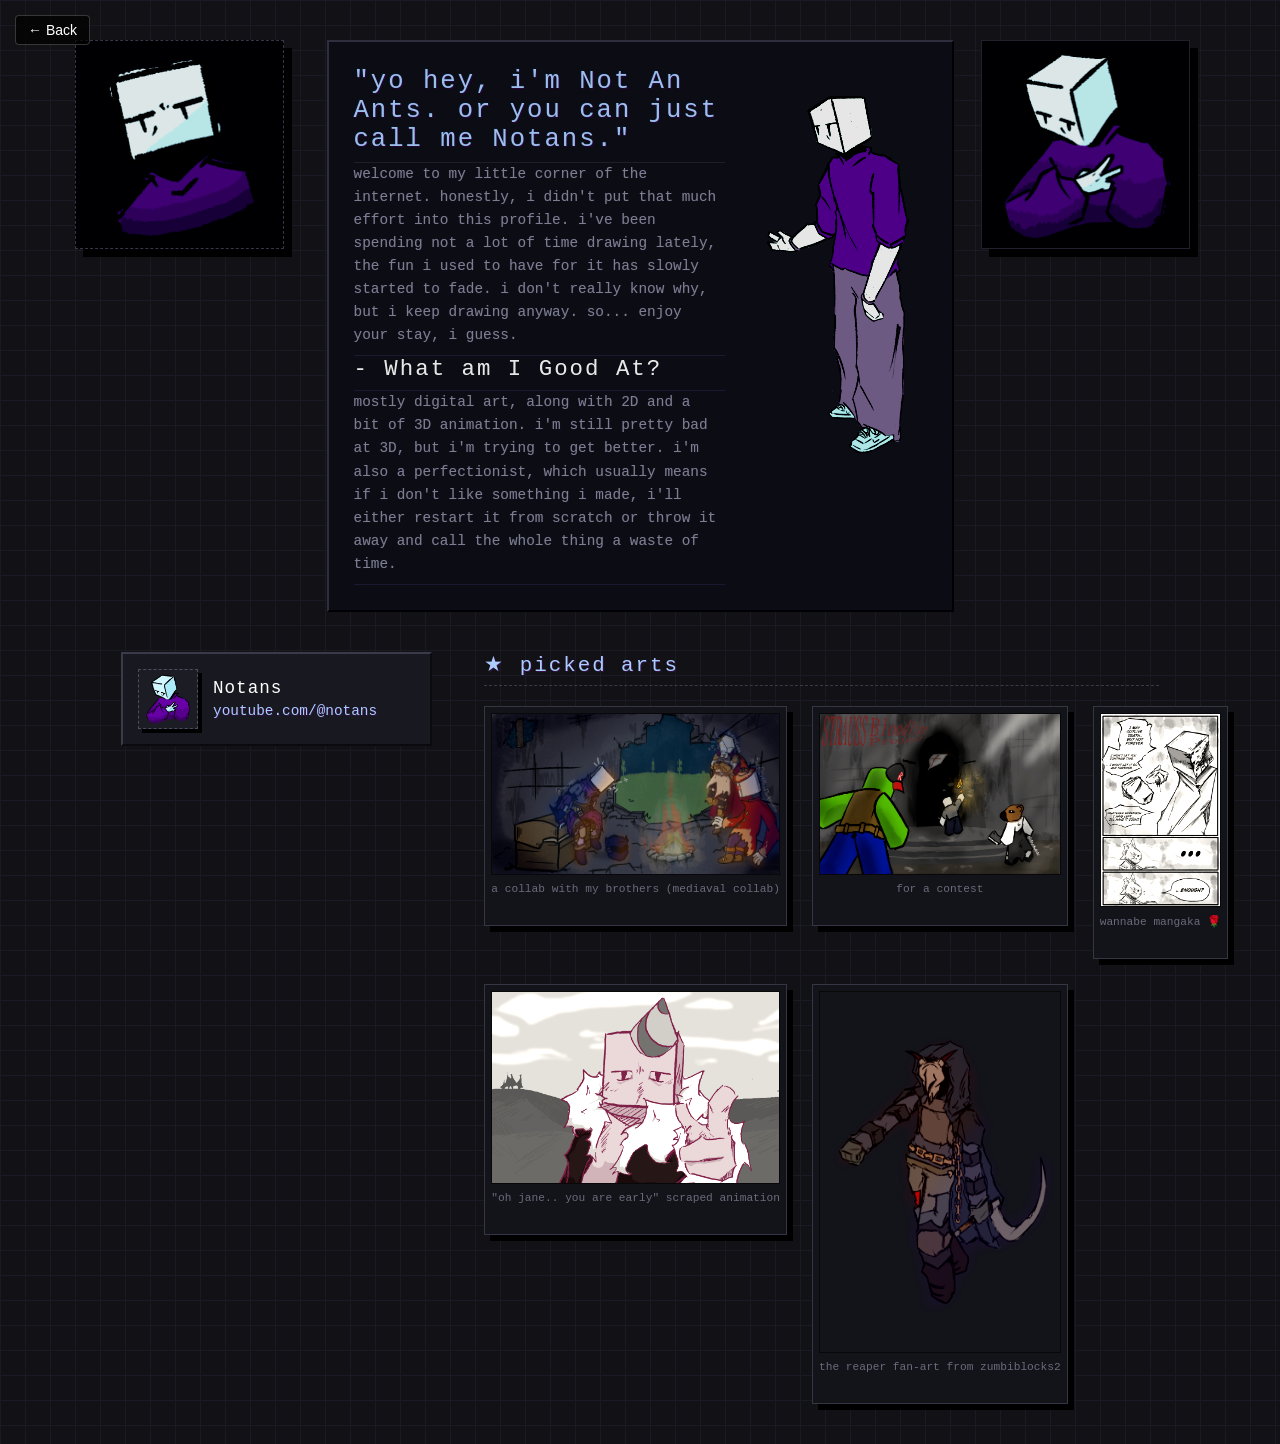
==== NotansProfile.html @ a20e6a09 "Add files via upload" ====
<!DOCTYPE html>
<html lang="en">
<head>
    <meta charset="UTF-8">
    <meta name="viewport" content="width=device-width, initial-scale=1.0">
    <title>Speciality Profile</title>
    <link rel="stylesheet" href="style2.css">
</head>
<body>

    <a href="index.html" class="fixed-back-btn" aria-label="Go back">
        ← Back
    </a>

    <div class="profile-container">
        
        <div class="side-image left-side">
            <img src="FaceShot.png" alt="Face Shot" class="faceshot">
        </div>

        <div class="main-content">
            <div class="about-text">
                <h2>"yo hey, i'm Not An Ants. or you can just call me Notans."</h2>

                <p> 
                    welcome to my little corner of the internet. honestly, i didn't put that much effort into this profile. 
                    i've been spending not a lot of time drawing lately, the fun i used to have for it has slowly started to fade. 
                    i don't really know why, but i keep drawing anyway. so... enjoy your stay, i guess. 
                </p>

                <h3>- What am I Good At?</h3> 
                <p> 
                    mostly digital art, along with 2D and a bit of 3D animation. i'm still pretty bad at 3D, but i'm trying to get better. 
                    i'm also a perfectionist, which usually means if i don't like something i made, 
                    i'll either restart it from scratch or throw it away and call the whole thing a waste of time. 
                </p>
            </div>
            <img src="full body.png" alt="Full Body" class="full-body-img">
        </div>

        <div class="side-image right-side">
            <img src="HalfShot.png" alt="Half Shot" class="halfshot">
        </div>

    </div>

    <div class="bottom-container">
        
        <div class="youtube-block">
            <img src="HalfShot.png" alt="YouTube Profile" class="yt-profile-img">
            <div class="yt-info">
                <h3>Notans</h3>
                <a href="https://www.youtube.com/@notanants" target="_blank" class="yt-link">youtube.com/@notans</a>
            </div>
        </div>

        <div class="gallery-wrapper">
            <h2 class="gallery-title">★ picked arts</h2>

            <div class="art-gallery">
                <div class="paper-shoot">
                    <img src="art1.png" alt="Art 1">
                    <span class="art-desc">A collab with my brothers (mediaval collab)</span>
                </div>

                <div class="paper-shoot">
                    <img src="art2.png" alt="Art 2">
                    <span class="art-desc">for a contest</span>
                </div>

                <div class="paper-shoot">
                    <img src="art3.png" alt="Art 3">
                    <span class="art-desc">wannabe mangaka 🌹</span>
                </div>

                <div class="paper-shoot">
                    <img src="art4.png" alt="Art 4">
                    <span class="art-desc">"oh jane.. you are early" scraped animation</span>
                </div>
                <div class="paper-shoot">
                    <img src="art5.png" alt="Art 5">
                    <span class="art-desc">The Reaper fan-art from ZumbiBlocks2</span>
                </div>
            </div>
        </div>

    </div>

    <div class="zoom-overlay" id="zoomOverlay"></div>

    <script>
        const galleryItems = document.querySelectorAll('.paper-shoot');
        const overlay = document.getElementById('zoomOverlay');

        galleryItems.forEach(item => {
            item.addEventListener('click', (e) => {
                const clone = item.cloneNode(true);
                
                clone.addEventListener('click', (event) => {
                    event.stopPropagation();
                });

                overlay.appendChild(clone);
                overlay.classList.add('active');
            });
        });

        overlay.addEventListener('click', () => {
            overlay.classList.remove('active');
            setTimeout(() => {
                overlay.innerHTML = '';
            }, 300);
        });
    </script>
    
</body>
</html>
---- style2.css ----
* {
    margin: 0;
    padding: 0;
    box-sizing: border-box;
    cursor: cell; 
}

body {
    font-family: "MS Gothic", "Courier New", monospace;
    margin: 40px 20px;
    background-color: #121216;
    background-image: 
        linear-gradient(to right, #1a1a24 1px, transparent 1px),
        linear-gradient(to bottom, #1a1a24 1px, transparent 1px);
    background-size: 25px 25px;
    color: #cccccc;
    overflow-x: hidden;
}

.profile-container {
    display: grid;
    grid-template-columns: 20% 55% 20%; 
    gap: 2.5%;
    max-width: 1100px;
    margin: 0 auto;
    align-items: start;
    filter: contrast(1.1) brightness(0.9); 
}

.side-image {
    display: flex;
    flex-direction: column;
    width: 100%;
}

.side-image img {
    width: 100%;
    height: auto;
    border: 1px solid #3a3a4a;
    border-radius: 0px;
    padding: 4px;
    background: #1c1c24;
    box-shadow: 4px 4px 0px #000000;
    filter: grayscale(0.3) contrast(1.2);
    transition: all 0.5s ease-in-out;
}

.side-image img:hover {
    transform: translate(2px, 2px);
    box-shadow: 2px 2px 0px #000000;
    filter: grayscale(1) invert(0.9);
}

.faceshot {
    margin-left: -5%; 
    border: 1px dashed #4d4d61 !important;
}

.halfshot {
    margin-right: -5%;
}

.main-content {
    display: flex;
    gap: 15px;
    background: #181820;
    border-top: 2px solid #3a3a4a;
    border-left: 2px solid #3a3a4a;
    border-right: 2px solid #0a0a0f;
    border-bottom: 2px solid #0a0a0f;
    padding: 15px;
    border-radius: 0px;
    position: relative;
}

.main-content::before {
    position: absolute;
    bottom: -22px;
    right: 0;
    color: #4d4d61;
    font-size: 10px;
    font-family: monospace;
    letter-spacing: 1px;
}

.full-body-img {
    width: 30%;
    height: auto;
    max-width: 180px;
    filter: sepia(0.2) contrast(1.3);
    align-self: flex-start;
}

.about-text {
    flex: 1;
    display: flex;
    flex-direction: column;
}

.about-text h2 {
    margin-top: 0;
    color: #aaccff; 
    font-size: 1.1rem;
    font-weight: normal;
    letter-spacing: 2px;
    border-bottom: 1px solid #2a2a35;
    padding-bottom: 8px;
    text-shadow: 1px 1px 0px #331144, -1px -1px 0px #112233;
}

.about-text h3 {
    margin-top: 0;
    color: #ffffff; 
    font-size: 0.9rem;
    font-weight: normal;
    letter-spacing: 2px;
    border-bottom: 1px solid #25253d;
    padding-bottom: 8px;
}

.about-text p {
    font-size: 0.7rem;
    line-height: 1.6;
    color: #8a8a9e; 
    border-bottom: 1px solid #25253d;
    padding-bottom: 8px;
    text-shadow: 0 0 1px rgba(170, 204, 255, 0.2); 
}

.about-text strong {
    color: #9977aa;
    font-weight: normal;
    background: #0d0d11;
    padding: 0 4px;
}

.bottom-container {
    max-width: 1100px;
    margin: 40px auto 0 auto;
    display: grid;
    grid-template-columns: 1fr;
    gap: 30px;
    padding: 0 2.5%;
}

.youtube-block {
    display: flex;
    align-items: center;
    gap: 15px;
    background: #181820;
    border-top: 2px solid #3a3a4a;
    border-left: 2px solid #3a3a4a;
    border-right: 2px solid #0a0a0f;
    border-bottom: 2px solid #0a0a0f;
    padding: 15px;
    max-width: 400px;
    
    align-self: start; 
}

.yt-profile-img {
    width: 60px;
    height: 60px;
    border: 1px dashed #4d4d61;
    background: #1c1c24;
    padding: 3px;
    box-shadow: 4px 4px 0px #000000;
}

.yt-info h3 {
    color: #ffffff;
    font-size: 1.1rem;
    font-weight: normal;
    letter-spacing: 1px;
    margin-bottom: 4px;
}

.yt-link {
    color: #aaccff;
    font-size: 0.9rem;
    text-decoration: none;
    text-shadow: 1px 1px 0px #331144;
}

.yt-link:hover {
    text-decoration: underline;
    color: #ffffff;
}

.gallery-wrapper {
    display: flex;
    flex-direction: column;
    gap: 15px;
}

.gallery-title {
    font-family: "MS Gothic", "Courier New", monospace;
    font-size: 1.1rem;
    font-weight: normal;
    color: #aaccff;
    text-transform: lowercase;
    letter-spacing: 2px;
    border-bottom: 1px dashed #3a3a4a;
    padding-bottom: 8px;
    margin-bottom: 5px;
    text-shadow: 1px 1px 0px #331144;
}

@media (min-width: 768px) {
    .gallery-title {
        font-size: 1.3rem;
    }
}

.art-gallery {
    display: grid;
    grid-template-columns: repeat(auto-fill, minmax(200px, 1fr)); 
    grid-auto-rows: auto;
    
    gap: 25px;
    align-items: start;
}

.paper-shoot {
    background: #1c1c24;
    border: 1px solid #3a3a4a;
    padding: 6px 6px 20px 6px;
    box-shadow: 6px 6px 0px #000000;
    filter: sepia(0.1) contrast(1.1);
    transition: all 0.3s ease-in-out;
    display: flex;
    flex-direction: column;
}

.paper-shoot img {
    width: 100%;
    height: 100%;
    object-fit: cover;
    border: 1px solid #121216;
}

.paper-shoot:hover {
    transform: rotate(1deg) translate(2px, 2px);
    box-shadow: 3px 3px 0px #000000;
    filter: contrast(1.2);
}

.paper-shoot {
    padding: 6px 6px 30px 6px !important; 
    position: relative;
}

.art-desc {
    display: block;
    font-size: 0.7rem;
    color: #6a6a7e;
    text-align: center;
    margin-top: 8px;
    font-family: "Courier New", monospace;
    white-space: nowrap;
    overflow: hidden;
    text-overflow: ellipsis;
    text-transform: lowercase;
}

.zoom-overlay {
    position: fixed;
    top: 0;
    left: 0;
    width: 100%;
    height: 100%;
    background-color: rgba(10, 10, 15, 0.85);
    backdrop-filter: blur(5px);
    z-index: 9999;
    display: flex;
    justify-content: center;
    align-items: center;
    opacity: 0;
    pointer-events: none;
    transition: opacity 0.3s ease-in-out;
    cursor: zoom-out;
}

.zoom-overlay.active {
    opacity: 1;
    pointer-events: auto;
}

.zoom-overlay .paper-shoot {
    transform: scale(1.15) rotate(0deg) !important;
    max-width: 90%;
    max-height: 85vh;
    box-shadow: 15px 15px 0px #000000 !important;
    cursor: default;
    transition: transform 0.3s cubic-bezier(0.175, 0.885, 0.32, 1.275);
}

.zoom-overlay .paper-shoot img {
    max-height: 70vh;
    width: auto;
    object-fit: contain;
}

.paper-shoot {
    cursor: zoom-in;
}

.fixed-back-btn {
    position: fixed;
    top: 15px;
    left: 15px;
    z-index: 9999;
    
    background-color: rgba(0, 0, 0, 0.7);
    color: #ffffff;
    padding: 6px 12px;
    font-size: 14px;
    font-family: sans-serif;
    text-decoration: none;
    border-radius: 4px;
    border: 1px solid rgba(255, 255, 255, 0.2);
    
    /* Smooth hover effect */
    transition: background-color 0.2s ease, transform 0.2s ease;
}

.fixed-back-btn:hover {
    background-color: rgba(0, 0, 0, 0.9);
    transform: scale(1.05);
}

@media (min-width: 768px) {
    .bottom-container {
        grid-template-columns: 30% 65%;
        gap: 5%;
    }
    
    .art-gallery {
        grid-template-columns: repeat(3, 1fr);
    }
}

@media (min-width: 768px) {
    .profile-container {
        grid-template-columns: 1fr 3fr 1fr;
    }
    .faceshot {
        margin-left: -15px; 
    }
    .halfshot {
        margin-right: -15px;
    }
    .side-image img {
        box-shadow: 8px 8px 0px #000000;
    }
    .main-content {
        gap: 30px;
        padding: 25px;
    }
    .about-text h2 {
        font-size: 1.6rem;
    }
    .about-text h3 {
        font-size: 1.4rem;
    }
    .about-text p {
        font-size: 0.9rem;
    }
}
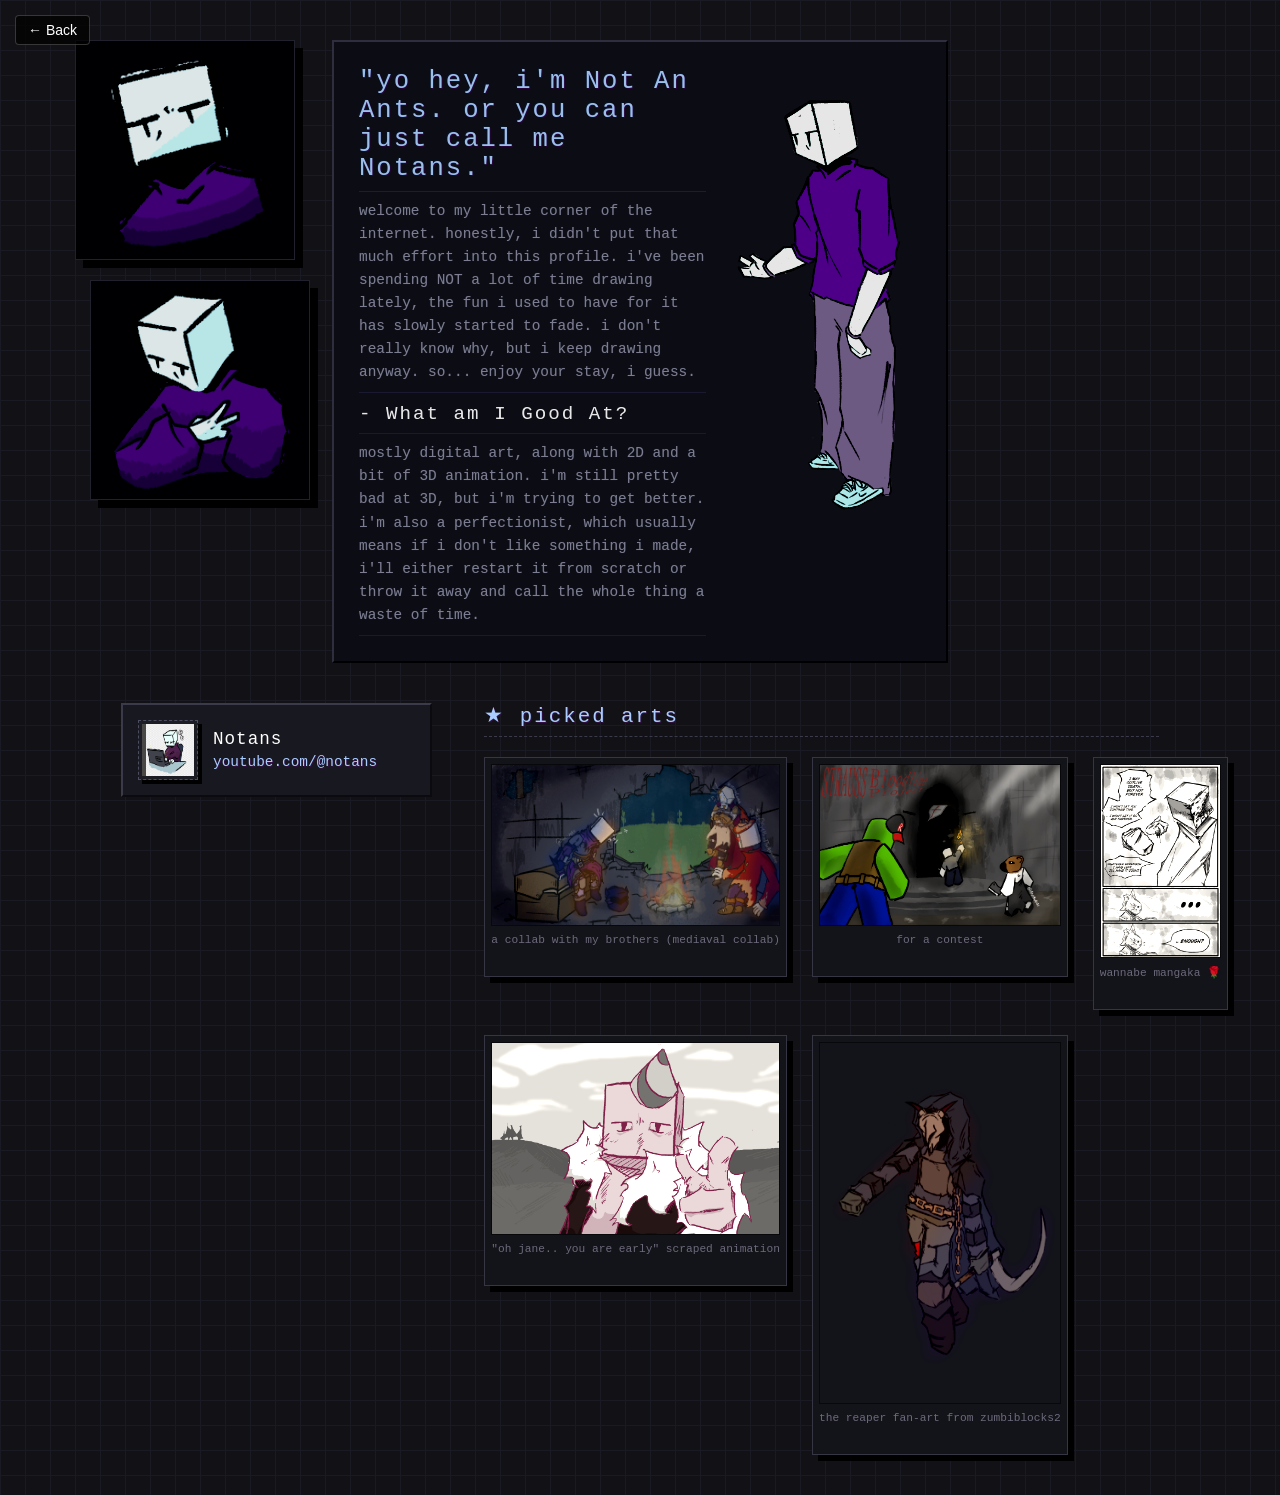
==== commit 9a9d2e3b: "Add files via upload" ====
--- a/NotansProfile.html
+++ b/NotansProfile.html
@@ -16,6 +16,7 @@
         
         <div class="side-image left-side">
             <img src="FaceShot.png" alt="Face Shot" class="faceshot">
+            <img src="HalfShot.png" alt="Half Shot" class="halfshot">
         </div>
 
         <div class="main-content">
@@ -24,7 +25,7 @@
 
                 <p> 
                     welcome to my little corner of the internet. honestly, i didn't put that much effort into this profile. 
-                    i've been spending not a lot of time drawing lately, the fun i used to have for it has slowly started to fade. 
+                    i've been spending NOT a lot of time drawing lately, the fun i used to have for it has slowly started to fade. 
                     i don't really know why, but i keep drawing anyway. so... enjoy your stay, i guess. 
                 </p>
 
@@ -38,16 +39,12 @@
             <img src="full body.png" alt="Full Body" class="full-body-img">
         </div>
 
-        <div class="side-image right-side">
-            <img src="HalfShot.png" alt="Half Shot" class="halfshot">
-        </div>
-
     </div>
 
     <div class="bottom-container">
         
         <div class="youtube-block">
-            <img src="HalfShot.png" alt="YouTube Profile" class="yt-profile-img">
+            <img src="ProbMe.png" alt="YouTube Profile" class="yt-profile-img">
             <div class="yt-info">
                 <h3>Notans</h3>
                 <a href="https://www.youtube.com/@notanants" target="_blank" class="yt-link">youtube.com/@notans</a>
@@ -88,30 +85,7 @@
 
     <div class="zoom-overlay" id="zoomOverlay"></div>
 
-    <script>
-        const galleryItems = document.querySelectorAll('.paper-shoot');
-        const overlay = document.getElementById('zoomOverlay');
-
-        galleryItems.forEach(item => {
-            item.addEventListener('click', (e) => {
-                const clone = item.cloneNode(true);
-                
-                clone.addEventListener('click', (event) => {
-                    event.stopPropagation();
-                });
-
-                overlay.appendChild(clone);
-                overlay.classList.add('active');
-            });
-        });
-
-        overlay.addEventListener('click', () => {
-            overlay.classList.remove('active');
-            setTimeout(() => {
-                overlay.innerHTML = '';
-            }, 300);
-        });
-    </script>
+    <script src="script2.js"></script>
     
 </body>
 </html>
--- a/style2.css
+++ b/style2.css
@@ -2,7 +2,6 @@
     margin: 0;
     padding: 0;
     box-sizing: border-box;
-    cursor: cell; 
 }
 
 body {
@@ -19,8 +18,8 @@
 
 .profile-container {
     display: grid;
-    grid-template-columns: 20% 55% 20%; 
-    gap: 2.5%;
+    grid-template-columns: 1fr;
+    gap: 20px;
     max-width: 1100px;
     margin: 0 auto;
     align-items: start;
@@ -36,6 +35,7 @@
 .side-image img {
     width: 100%;
     height: auto;
+    display: block;
     border: 1px solid #3a3a4a;
     border-radius: 0px;
     padding: 4px;
@@ -43,6 +43,7 @@
     box-shadow: 4px 4px 0px #000000;
     filter: grayscale(0.3) contrast(1.2);
     transition: all 0.5s ease-in-out;
+    margin-bottom: 20px;
 }
 
 .side-image img:hover {
@@ -51,26 +52,18 @@
     filter: grayscale(1) invert(0.9);
 }
 
-.faceshot {
-    margin-left: -5%; 
-    border: 1px dashed #4d4d61 !important;
-}
-
-.halfshot {
-    margin-right: -5%;
-}
-
 .main-content {
     display: flex;
-    gap: 15px;
+    flex-direction: column; 
+    gap: 18px;
+    padding: 15px;
     background: #181820;
     border-top: 2px solid #3a3a4a;
     border-left: 2px solid #3a3a4a;
     border-right: 2px solid #0a0a0f;
     border-bottom: 2px solid #0a0a0f;
-    padding: 15px;
-    border-radius: 0px;
     position: relative;
+    width: 100%; 
 }
 
 .main-content::before {
@@ -80,15 +73,16 @@
     color: #4d4d61;
     font-size: 10px;
     font-family: monospace;
-    letter-spacing: 1px;
+    letter-spacing: 1.5px;
 }
 
 .full-body-img {
-    width: 30%;
+    width: 100%;
+    max-width: 320px;
     height: auto;
-    max-width: 180px;
+    object-fit: cover;
     filter: sepia(0.2) contrast(1.3);
-    align-self: flex-start;
+    align-self: center;
 }
 
 .about-text {
@@ -100,7 +94,7 @@
 .about-text h2 {
     margin-top: 0;
     color: #aaccff; 
-    font-size: 1.1rem;
+    font-size: 1.2rem;
     font-weight: normal;
     letter-spacing: 2px;
     border-bottom: 1px solid #2a2a35;
@@ -109,9 +103,9 @@
 }
 
 .about-text h3 {
-    margin-top: 0;
+    margin-top: 10px;
     color: #ffffff; 
-    font-size: 0.9rem;
+    font-size: 1rem;
     font-weight: normal;
     letter-spacing: 2px;
     border-bottom: 1px solid #25253d;
@@ -119,11 +113,11 @@
 }
 
 .about-text p {
-    font-size: 0.7rem;
+    font-size: 0.8rem;
     line-height: 1.6;
     color: #8a8a9e; 
     border-bottom: 1px solid #25253d;
-    padding-bottom: 8px;
+    padding: 8px 0;
     text-shadow: 0 0 1px rgba(170, 204, 255, 0.2); 
 }
 
@@ -154,7 +148,6 @@
     border-bottom: 2px solid #0a0a0f;
     padding: 15px;
     max-width: 400px;
-    
     align-self: start; 
 }
 
@@ -206,17 +199,10 @@
     text-shadow: 1px 1px 0px #331144;
 }
 
-@media (min-width: 768px) {
-    .gallery-title {
-        font-size: 1.3rem;
-    }
-}
-
 .art-gallery {
     display: grid;
     grid-template-columns: repeat(auto-fill, minmax(200px, 1fr)); 
     grid-auto-rows: auto;
-    
     gap: 25px;
     align-items: start;
 }
@@ -224,12 +210,14 @@
 .paper-shoot {
     background: #1c1c24;
     border: 1px solid #3a3a4a;
-    padding: 6px 6px 20px 6px;
+    padding: 6px 6px 30px 6px !important; 
     box-shadow: 6px 6px 0px #000000;
     filter: sepia(0.1) contrast(1.1);
     transition: all 0.3s ease-in-out;
     display: flex;
     flex-direction: column;
+    position: relative;
+    cursor: zoom-in;
 }
 
 .paper-shoot img {
@@ -243,11 +231,6 @@
     transform: rotate(1deg) translate(2px, 2px);
     box-shadow: 3px 3px 0px #000000;
     filter: contrast(1.2);
-}
-
-.paper-shoot {
-    padding: 6px 6px 30px 6px !important; 
-    position: relative;
 }
 
 .art-desc {
@@ -263,54 +246,11 @@
     text-transform: lowercase;
 }
 
-.zoom-overlay {
-    position: fixed;
-    top: 0;
-    left: 0;
-    width: 100%;
-    height: 100%;
-    background-color: rgba(10, 10, 15, 0.85);
-    backdrop-filter: blur(5px);
-    z-index: 9999;
-    display: flex;
-    justify-content: center;
-    align-items: center;
-    opacity: 0;
-    pointer-events: none;
-    transition: opacity 0.3s ease-in-out;
-    cursor: zoom-out;
-}
-
-.zoom-overlay.active {
-    opacity: 1;
-    pointer-events: auto;
-}
-
-.zoom-overlay .paper-shoot {
-    transform: scale(1.15) rotate(0deg) !important;
-    max-width: 90%;
-    max-height: 85vh;
-    box-shadow: 15px 15px 0px #000000 !important;
-    cursor: default;
-    transition: transform 0.3s cubic-bezier(0.175, 0.885, 0.32, 1.275);
-}
-
-.zoom-overlay .paper-shoot img {
-    max-height: 70vh;
-    width: auto;
-    object-fit: contain;
-}
-
-.paper-shoot {
-    cursor: zoom-in;
-}
-
 .fixed-back-btn {
     position: fixed;
     top: 15px;
     left: 15px;
     z-index: 9999;
-    
     background-color: rgba(0, 0, 0, 0.7);
     color: #ffffff;
     padding: 6px 12px;
@@ -319,8 +259,6 @@
     text-decoration: none;
     border-radius: 4px;
     border: 1px solid rgba(255, 255, 255, 0.2);
-    
-    /* Smooth hover effect */
     transition: background-color 0.2s ease, transform 0.2s ease;
 }
 
@@ -329,7 +267,84 @@
     transform: scale(1.05);
 }
 
+.zoom-overlay {
+    position: fixed;
+    top: 0;
+    left: 0;
+    width: 100%;
+    height: 100%;
+    background-color: rgba(10, 10, 15, 0.85);
+    backdrop-filter: blur(5px);
+    z-index: 9999;
+    display: flex;
+    justify-content: center;
+    align-items: center;
+    opacity: 0;
+    pointer-events: none;
+    transition: opacity 0.3s ease-in-out;
+    cursor: zoom-out;
+}
+
+.zoom-overlay.active {
+    opacity: 1;
+    pointer-events: auto;
+}
+
+.zoom-overlay .paper-shoot {
+    transform: scale(1.15) rotate(0deg) !important;
+    max-width: 90%;
+    max-height: 85vh;
+    box-shadow: 15px 15px 0px #000000 !important;
+    cursor: default;
+    transition: transform 0.3s cubic-bezier(0.175, 0.885, 0.32, 1.275);
+}
+
+.zoom-overlay .paper-shoot img {
+    max-height: 70vh;
+    width: auto;
+    object-fit: contain;
+}
+
 @media (min-width: 768px) {
+    .profile-container {
+        grid-template-columns: 20% 56% 20%; 
+        gap: 2%;
+    }
+
+    .main-content {
+        flex-direction: row;
+        padding: 25px;
+    }
+
+    .full-body-img {
+        width: 35%;
+        align-self: flex-start;
+    }
+
+    .faceshot {
+        margin-left: -15px; 
+    }
+
+    .halfshot {
+        margin-right: -15px;
+    }
+
+    .side-image img {
+        box-shadow: 8px 8px 0px #000000;
+    }
+
+    .about-text h2 {
+        font-size: 1.6rem;
+    }
+
+    .about-text h3 {
+        font-size: 1.2rem;
+    }
+
+    .about-text p {
+        font-size: 0.9rem;
+    }
+
     .bottom-container {
         grid-template-columns: 30% 65%;
         gap: 5%;
@@ -338,32 +353,8 @@
     .art-gallery {
         grid-template-columns: repeat(3, 1fr);
     }
-}
-
-@media (min-width: 768px) {
-    .profile-container {
-        grid-template-columns: 1fr 3fr 1fr;
-    }
-    .faceshot {
-        margin-left: -15px; 
-    }
-    .halfshot {
-        margin-right: -15px;
-    }
-    .side-image img {
-        box-shadow: 8px 8px 0px #000000;
-    }
-    .main-content {
-        gap: 30px;
-        padding: 25px;
-    }
-    .about-text h2 {
-        font-size: 1.6rem;
-    }
-    .about-text h3 {
-        font-size: 1.4rem;
-    }
-    .about-text p {
-        font-size: 0.9rem;
+
+    .gallery-title {
+        font-size: 1.3rem;
     }
 }
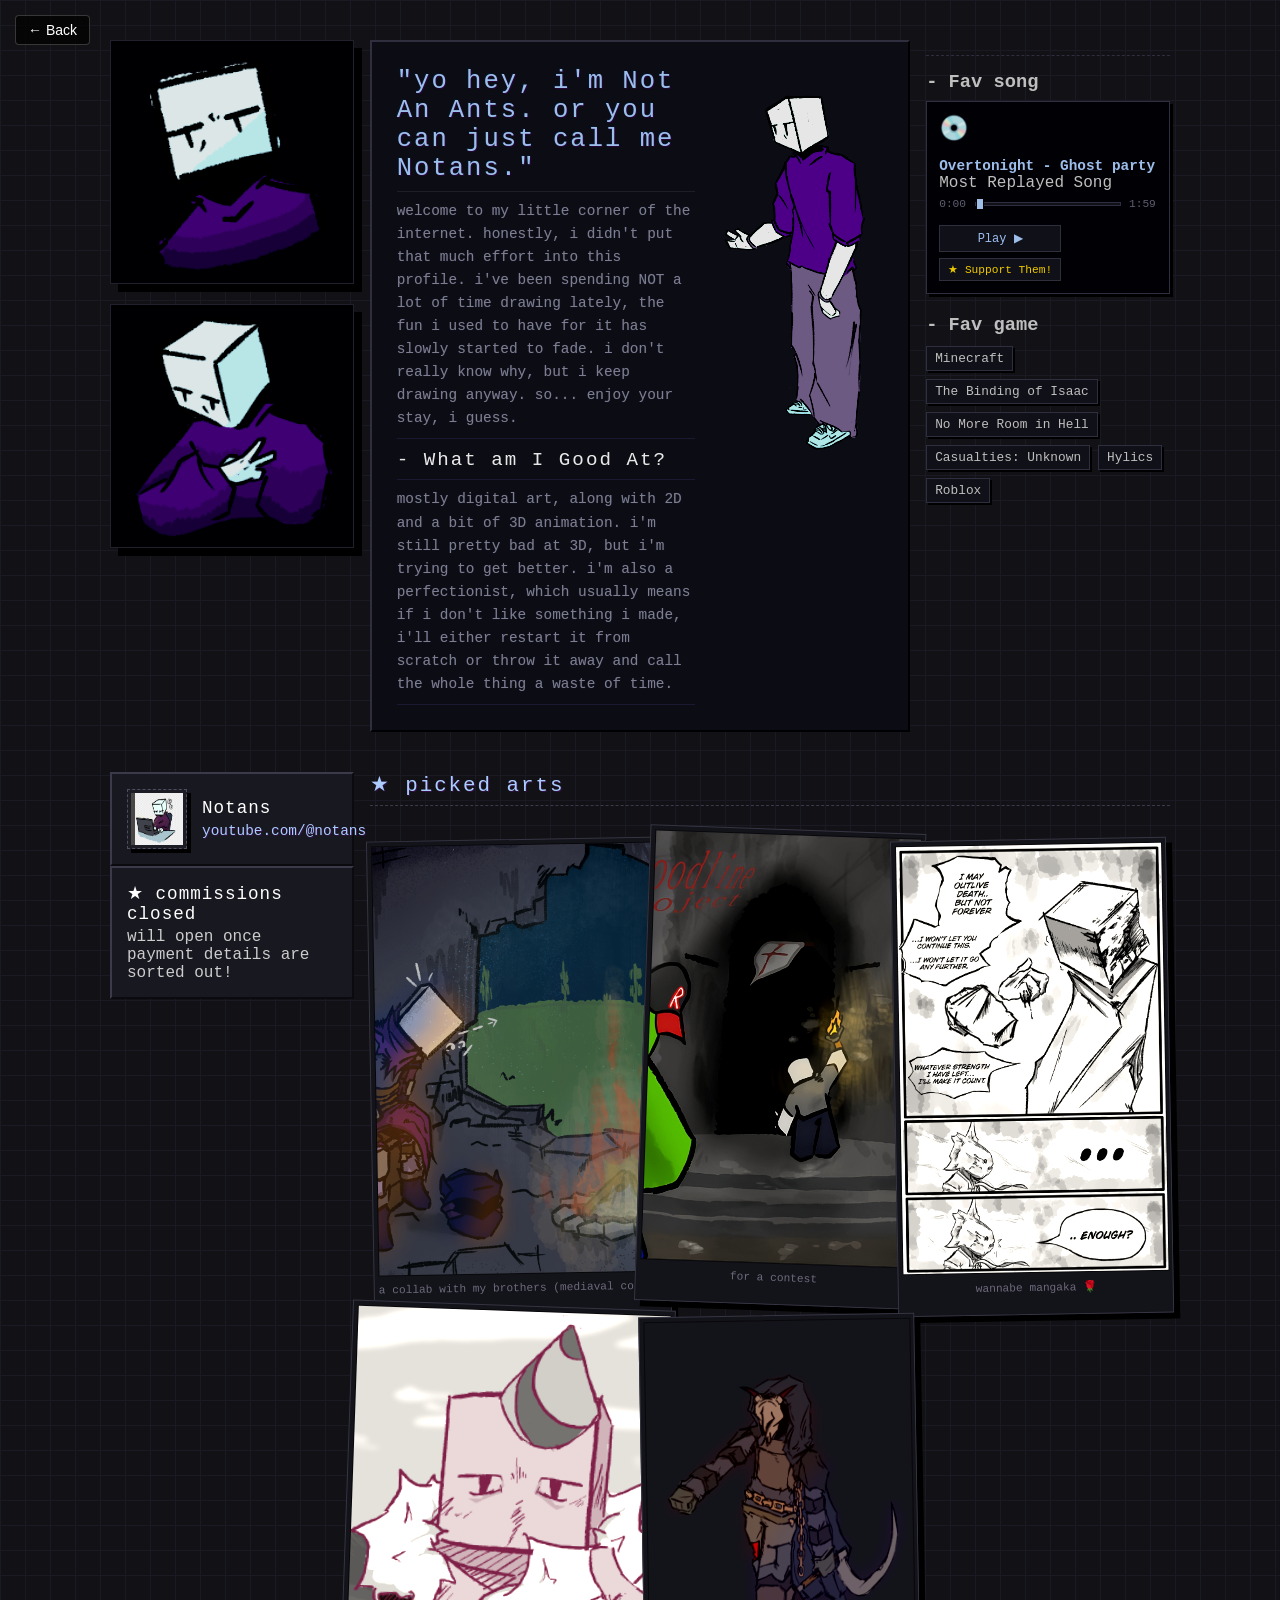
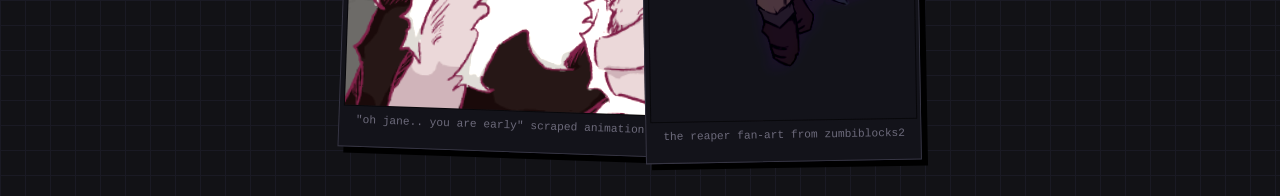
==== commit d215ad43: "Add files via upload" ====
--- a/NotansProfile.html
+++ b/NotansProfile.html
@@ -39,15 +39,65 @@
             <img src="full body.png" alt="Full Body" class="full-body-img">
         </div>
 
+        <div class="extra-details">
+                <div class="music-section">
+                    <h3>- Fav song</h3>
+                    <div class="music-player">
+                        <div class="disc-icon">💿</div>
+                        
+                        <div class="song-details-container">
+                            <div class="song-info">
+                                <span class="song-title">Overtonight - Ghost party</span>
+                                <span class="song-artist">Most Replayed Song</span>
+                            </div>
+                            
+                            <div class="progress-container">
+                                <span class="time-display" id="currentTime">0:00</span>
+                                <input type="range" class="progress-bar" id="progressBar" value="0" min="0" max="100">
+                                <span class="time-display" id="durationTime">1:59</span>
+                            </div>
+                        </div>
+
+                        <div class="player-controls">
+                            <button class="play-btn" id="playBtn">Play ▶</button>
+                            <a href="https://music.empi.re/ghostparty" target="_blank" class="support-btn">★ Support Them!</a>
+                        </div>
+
+                        <audio id="myAudio" src="overtonight - ghost party (official video).mp3"></audio>
+                    </div>
+                </div>
+
+                <div class="games-section">
+                    <h3>- Fav game</h3>
+                    <ul class="game-list">
+                        <li><span class="game-tag">Minecraft</span></li>
+                        <li><span class="game-tag">The Binding of Isaac</span></li>
+                        <li><span class="game-tag">No More Room in Hell</span></li>
+                        <li><span class="game-tag">Casualties: Unknown</span></li>
+                        <li><span class="game-tag">Hylics</span></li>
+                        <li><span class="game-tag">Roblox</span></li>
+                    </ul>
+                </div>
+            </div>
+
     </div>
 
     <div class="bottom-container">
         
-        <div class="youtube-block">
-            <img src="ProbMe.png" alt="YouTube Profile" class="yt-profile-img">
-            <div class="yt-info">
-                <h3>Notans</h3>
-                <a href="https://www.youtube.com/@notanants" target="_blank" class="yt-link">youtube.com/@notans</a>
+        <div class="sidebar-wrapper">
+            <div class="youtube-block">
+                <img src="ProbMe.png" alt="YouTube Profile" class="yt-profile-img">
+                <div class="yt-info">
+                    <h3>Notans</h3>
+                    <a href="https://www.youtube.com/@notanants" target="_blank" class="yt-link">youtube.com/@notans</a>
+                </div>
+            </div>
+
+            <div class="youtube-block commissions-locked-block">
+                <div class="yt-info">
+                    <h3>★ commissions closed</h3>
+                    <p class="sub-text">will open once payment details are sorted out!</p>
+                </div>
             </div>
         </div>
 
--- a/style2.css
+++ b/style2.css
@@ -28,7 +28,7 @@
 
 .side-image {
     display: flex;
-    flex-direction: column;
+    flex-direction: row;
     width: 100%;
 }
 
@@ -44,6 +44,7 @@
     filter: grayscale(0.3) contrast(1.2);
     transition: all 0.5s ease-in-out;
     margin-bottom: 20px;
+    margin-right: 10px;
 }
 
 .side-image img:hover {
@@ -201,23 +202,36 @@
 
 .art-gallery {
     display: grid;
-    grid-template-columns: repeat(auto-fill, minmax(200px, 1fr)); 
-    grid-auto-rows: auto;
-    gap: 25px;
-    align-items: start;
+    grid-template-columns: repeat(auto-fill, minmax(180px, 1fr)); 
+    gap: 5x;
+    padding-top: 8px;
 }
 
 .paper-shoot {
     background: #1c1c24;
     border: 1px solid #3a3a4a;
-    padding: 6px 6px 30px 6px !important; 
+    padding: 4px 3px 20px 4px !important; 
     box-shadow: 6px 6px 0px #000000;
     filter: sepia(0.1) contrast(1.1);
-    transition: all 0.3s ease-in-out;
+    transition: all 0.3s cubic-bezier(0.175, 0.885, 0.32, 1.275);
     display: flex;
     flex-direction: column;
     position: relative;
     cursor: zoom-in;
+    margin-left: -25px;
+    z-index: 1;
+}
+
+.art-gallery .paper-shoot:first-child {
+    margin-left: 0;
+}
+
+.art-gallery .paper-shoot:nth-child(odd) {
+    transform: rotate(-1deg) translateY(5px);
+}
+
+.art-gallery .paper-shoot:nth-child(even) {
+    transform: rotate(2deg) translateY(-5px);
 }
 
 .paper-shoot img {
@@ -305,10 +319,207 @@
     object-fit: contain;
 }
 
+.extra-details {
+    margin-top: 15px;
+    display: flex;
+    flex-direction: column;
+    gap: 20px;
+    border-top: 1px dashed #3a3a4a;
+    padding-top: 15px;
+}
+
+.music-player {
+    display: flex;
+    align-items: center;
+    gap: 15px;
+    background: #0d0d11;
+    border: 1px solid #3a3a4a;
+    padding: 10px;
+    margin-top: 8px;
+    box-shadow: 3px 3px 0px #000000;
+}
+
+.disc-icon {
+    font-size: 1.5rem;
+    animation: spin 3s linear infinite;
+    animation-play-state: paused;
+}
+
+.music-player.playing .disc-icon {
+    animation-play-state: running;
+}
+
+@keyframes spin {
+    from { transform: rotate(0deg); }
+    to { transform: rotate(360deg); }
+}
+
+.song-info {
+    display: flex;
+    flex-direction: column;
+    flex-grow: 1;
+}
+
+.song-title {
+    color: #aaccff;
+    font-size: 0.9rem;
+    font-weight: bold;
+}
+
+.music-player {
+    display: flex;
+    flex-wrap: wrap;
+    align-items: center;
+    gap: 15px;
+    background: #0d0d11;
+    border: 1px solid #3a3a4a;
+    padding: 12px;
+    margin-top: 8px;
+    box-shadow: 3px 3px 0px #000000;
+}
+
+.song-details-container {
+    display: flex;
+    flex-direction: column;
+    flex-grow: 1;
+    gap: 6px;
+}
+
+.progress-container {
+    display: flex;
+    align-items: center;
+    gap: 8px;
+    width: 100%;
+}
+
+.time-display {
+    font-size: 0.7rem;
+    font-family: "Courier New", monospace;
+    color: #6a6a7e;
+    min-width: 28px;
+}
+
+.progress-bar {
+    -webkit-appearance: none;
+    appearance: none;
+    width: 100%;
+    height: 4px;
+    background: #1c1c24;
+    border: 1px solid #3a3a4a;
+    outline: none;
+    cursor: pointer;
+}
+
+.progress-bar::-webkit-slider-thumb {
+    -webkit-appearance: none;
+    appearance: none;
+    width: 8px;
+    height: 12px;
+    background: #aaccff;
+    border: 1px solid #000;
+    cursor: pointer;
+}
+
+.progress-bar::-moz-range-thumb {
+    width: 8px;
+    height: 12px;
+    background: #aaccff;
+    border: 1px solid #000;
+    cursor: pointer;
+}
+
+.player-controls {
+    display: flex;
+    flex-direction: column;
+    gap: 6px;
+}
+
+.play-btn {
+    width: 100%;
+    text-align: center;
+}
+
+.support-btn {
+    display: inline-block;
+    text-align: center;
+    font-family: inherit;
+    font-size: 0.7rem;
+    color: #ffd700;
+    text-decoration: none;
+    background: #1c1c24;
+    border: 1px solid #3a3a4a;
+    padding: 4px 8px;
+    box-shadow: 2px 2px 0px #000000;
+    transition: all 0.1s ease;
+}
+
+.support-btn:hover {
+    color: #ffffff;
+    border-color: #ffd700;
+    transform: translate(-1px, -1px);
+    box-shadow: 3px 3px 0px #000000;
+}
+
+.support-btn:active {
+    transform: translate(1px, 1px);
+    box-shadow: 1px 1px 0px #000000;
+}
+
+.play-btn {
+    background: #1c1c24;
+    color: #aaccff;
+    border: 1px solid #3a3a4a;
+    padding: 5px 10px;
+    font-family: inherit;
+    font-size: 0.75rem;
+    cursor: pointer;
+    box-shadow: 2px 2px 0px #000000;
+    transition: all 0.1s ease;
+}
+
+.play-btn:active {
+    transform: translate(1px, 1px);
+    box-shadow: 1px 1px 0px #000000;
+}
+
+.game-list {
+    list-style: none;
+    display: flex;
+    flex-wrap: wrap;
+    gap: 8px;
+    padding-top: 10px;
+}
+
+.game-tag {
+    display: inline-block;
+    font-size: 0.8rem;
+    color: #cccccc;
+    background: #1c1c24;
+    border: 1px solid #3a3a4a;
+    padding: 4px 8px;
+    box-shadow: 2px 2px 0px #000000;
+}
+
+.game-tag:hover {
+    color: #ffffff;
+    border-color: #aaccff;
+}
+
 @media (min-width: 768px) {
+    .profile-container, .bottom-container {
+        max-width: 1100px;
+        margin: 40px auto;
+        padding: 0 20px;
+    }
+
     .profile-container {
-        grid-template-columns: 20% 56% 20%; 
-        gap: 2%;
+        grid-template-columns: 23% 51% 23%; 
+        gap: 1.5%;
+    }
+    .bottom-container {
+        grid-template-columns: 23% 75.5%;
+        gap: 1.5%;
+        margin-top: 40px;
     }
 
     .main-content {
@@ -322,11 +533,15 @@
     }
 
     .faceshot {
-        margin-left: -15px; 
+        margin-left: 0; /* Dikembalikan ke 0 agar tidak merusak alignment grid */
     }
 
     .halfshot {
-        margin-right: -15px;
+        margin-right: 0;
+    }
+
+    .side-image {
+        flex-direction: column;
     }
 
     .side-image img {
@@ -343,11 +558,6 @@
 
     .about-text p {
         font-size: 0.9rem;
-    }
-
-    .bottom-container {
-        grid-template-columns: 30% 65%;
-        gap: 5%;
     }
     
     .art-gallery {
@@ -357,4 +567,8 @@
     .gallery-title {
         font-size: 1.3rem;
     }
+
+    .youtube-block {
+        max-width: 100%; 
+    }
 }
